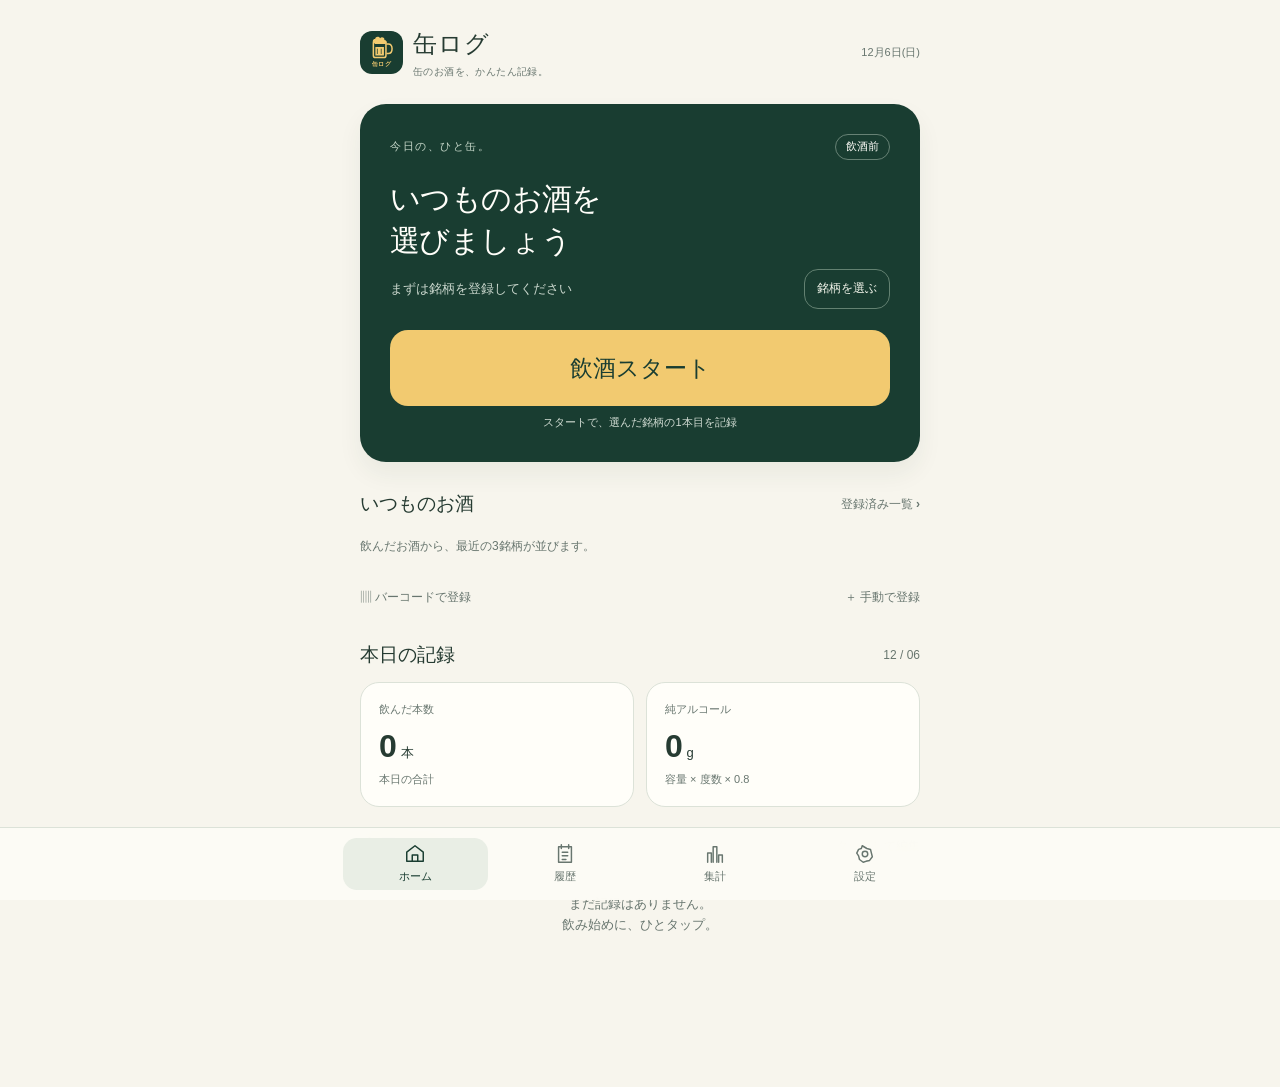
==== beer-save/log.html @ de24d7aa "Keep saving when storage runs low Records were stored as indented JSON and every save also wrote an " ====
<!doctype html>
<html lang="ja">
<head>
<meta charset="utf-8"><meta name="viewport" content="width=device-width,initial-scale=1,viewport-fit=cover">
<meta name="theme-color" content="#193D31"><meta name="apple-mobile-web-app-capable" content="yes"><meta name="apple-mobile-web-app-title" content="缶ログ">
<meta name="description" content="缶のお酒を、かんたん記録。いつもの銘柄を選んで、飲み始めにワンタップ。">
<title>缶ログ｜缶のお酒を、かんたん記録。</title>
<link rel="apple-touch-icon" href="./icon-192.png">
<link rel="manifest" href="./manifest.webmanifest"><link rel="icon" href="./icon.svg" type="image/svg+xml">
<link rel="stylesheet" href="./kanlog.css?v=kanlog-20261024-storage">
<script defer src="./beer-catalog.js?v=kanlog-20261024-storage"></script>
<script defer src="./beer-core.js?v=kanlog-20261024-storage"></script>
<script defer src="./beer-store.js?v=kanlog-20261024-storage"></script>
<script defer src="./beer-recognition.js?v=kanlog-20261024-storage"></script>
<script defer src="./beer-live-barcode.js?v=kanlog-20261024-storage"></script>
<script defer src="./beer-camera-ui.js?v=kanlog-20261024-storage"></script>
<script defer src="./kanlog-maintenance.js?v=kanlog-20261024-storage"></script>
<script defer src="./kanlog-app.js?v=kanlog-20261024-storage"></script>
</head>
<body>
<main class="app">
<header class="brand"><div class="brandMain"><img src="./icon.svg" alt="" width="43" height="43"><div><h1>缶ログ</h1><p class="hint">缶のお酒を、かんたん記録。</p></div></div><div class="dateMark" id="todayDate"></div></header>
<div id="globalFeedbackSlot"></div>
<noscript><p class="notice">記録するにはJavaScriptを有効にしてください。</p></noscript>

<section id="homeView" aria-label="ホーム">
<div id="sessionReminder" class="notice" hidden>前回の飲酒が終了未記録です。<br><button id="reviewActive" class="textButton">終了時刻を確認・修正する</button></div>
<div class="controlCard">
<div class="controlTop"><p class="eyebrow">今日の、ひと缶。</p><span id="sessionBadge" class="sessionBadge">飲酒前</span></div>
<div class="selection"><p id="selectedName" class="productName">いつものお酒を<br>選びましょう</p><div class="selectionMeta"><p id="selectedFacts" class="productFacts">まずは銘柄を登録してください</p><button id="chooseProduct" class="change">銘柄変更</button></div></div>
<p id="sessionCount" class="sessionCount" hidden>今回 <strong id="sessionCountNumber">0</strong>本</p>
<button id="startBtn" class="mainAction write">飲酒スタート</button>
<button id="addBtn" class="mainAction write" hidden>＋1本</button>
<p class="actionHint" id="actionHint">スタートで、選んだ銘柄の1本目を記録</p>
<button id="finishBtn" class="finishAction write" hidden>飲酒終わり</button>
<div id="homeFeedbackSlot" class="homeFeedbackSlot" aria-label="記録の保存結果"></div>
</div>

<div class="usual"><div class="sectionHeading"><h2>いつものお酒</h2><button id="allProducts" class="textButton">登録済み一覧 ›</button></div><div id="recentProducts" class="recentGrid"></div><div class="row" style="margin-top:12px"><button id="beerLiveButton" class="textButton">▥ バーコードで登録</button><button id="manualProduct" class="textButton">＋ 手動で登録</button></div></div>
<div class="sectionHeading"><h2>本日の記録</h2><small id="dayBoundaryHint"></small></div>
<div class="metricGrid" id="todayMetrics"></div>
<div id="sessionSummary" class="card estimateCard"></div>
<div class="sectionHeading"><h2>今日のログ</h2><small>タップして編集</small></div><div class="timeline" id="todayTimeline"></div><div id="backupHomeReminder" class="notice" hidden><b>記録のバックアップはいかがですか</b><p class="hint">前回の書き出し、または最初の記録から30日以上経ちました。</p><button id="homeReminderExport">JSONを保存</button><button id="homeSnoozeBackup" class="textButton">7日後に案内</button></div><p id="backupHomeResult" class="status backupResult" role="status" hidden></p>
</section>
<section id="historyView" aria-label="履歴" hidden>
<h2 class="pageTitle">履歴</h2><p class="hint">記録の修正も、価格の入力も、あとから。</p>
<button id="pastDrink" class="wide write">＋ 過去の1本を追加</button>
<div class="card priceEntry"><h2>購入価格</h2><p id="missingPriceCount" class="hint"></p><button id="bulkPrices" class="wide write">価格をまとめて入力</button></div>
<div class="card"><h2>飲酒セッション</h2><div id="sessionHistory"></div></div>
<div id="history"></div>
<details id="countCard" class="card"><summary>本数だけの記録・本数の修正</summary><p class="hint">商品の分からない日は本数だけ保存できます。詳細記録より少ない本数にはできません。詳細は各ログから編集・削除してください。</p><form id="countForm"><label for="countDay">集計日（日本時間）</label><input id="countDay" type="date" required><label for="dayCount">その日の合計本数</label><input id="dayCount" type="number" min="0" max="10000" step="1" required><button class="primary write" type="submit">合計本数を保存</button></form></details>
</section>
<section id="analysisView" aria-label="集計" hidden>
<h2 class="pageTitle">集計</h2><p class="hint">飲んだお酒を、少し振り返る。</p>
<label for="period">表示期間</label><select id="period"><option value="day">今日</option><option value="week">今週（月曜から）</option><option value="month" selected>今月</option><option value="year">今年</option><option value="all">全期間</option></select>
<p id="periodLabel" class="hint" style="margin-top:10px"></p><div id="analysisMetrics" class="metricGrid"></div>
<div class="card"><h2>よく飲んだ銘柄</h2><div id="rankings"></div></div>
<details class="card"><summary>日別の記録・カレンダー</summary><div class="row"><button id="prevMonth" aria-label="前の月">‹</button><b id="monthLabel"></b><button id="nextMonth" aria-label="次の月">›</button></div><div class="calendar" id="calendar"></div><div id="calendarDetail"></div></details>
<details id="savingsCard" class="card"><summary>以前の節約管理</summary><p class="hint">以前の設定と本数から計算する参考値です。実際に消費したお酒の金額とは異なります。</p><div id="savings"></div></details>
</section>
<section id="settingsView" aria-label="設定" hidden>
<h2 class="pageTitle">設定</h2><p class="hint">銘柄とデータを、自分のペースで。</p>
<div class="card"><div class="row"><h2>登録済みのお酒</h2><button id="newProduct" class="textButton write">＋ 登録</button></div><div id="duplicateNotice" class="notice" hidden><b id="duplicateCount"></b><p class="hint">自動ではまとめません。残す銘柄を確認して、1組ずつ整理できます。</p><button id="reviewDuplicates" type="button">候補を確認</button><div id="duplicatePairs" class="pickerList" hidden></div></div><div id="productList"></div><p class="hint">一覧から削除しても、過去の飲酒記録・金額は残ります。</p><details id="archivedProducts" hidden><summary id="archivedProductsTitle">削除した銘柄</summary><p class="hint">「元に戻す」で再び選べるようになります。</p><div id="archivedProductList"></div></details><p class="hint">参考単価を変更しても、過去の記録の実際の価格は変わりません。</p><details><summary>商品辞書について</summary><p id="beerCatalogInfo" class="hint"></p></details></div>
<div class="card"><h2>分解時間の計算条件</h2><p class="hint">既定値は純アルコール10gにつき約2.5時間（4g/時）。個人の分解能力を測定した値ではありません。</p><form id="estimateForm"><label for="metabolismRate">1時間あたりの推定分解量（g）</label><input id="metabolismRate" type="number" min="1" max="20" step="0.1" required><button class="primary write" type="submit">計算条件を保存</button></form><details><summary>推定方法と限界</summary><p class="hint">各缶の飲み始めに純アルコール量を加え、次の缶までの時間で設定量を差し引きます。飲んでいない時間の分解能力を繰り越しません。終了日時がある場合、推定終了はその時刻より前にはしません。吸収速度・食事・体格等はモデル化していません。同じセッションの詳細記録のみが対象で、本数だけの記録は量を推測しません。</p><p class="hint">個人差が大きく、運転できる時刻やアルコールの消失を保証しません。<a href="https://izonsho.mhlw.go.jp/alcoholwacth/" target="_blank" rel="noopener noreferrer">参考：厚生労働省 アルコールウォッチ</a></p></details></div>
<details class="card"><summary id="daySettingsTitle">1日の区切り・以前の節約設定</summary><form id="dayBoundaryForm"><label for="dayStartHour">集計日の開始時刻（日本時間）</label><select id="dayStartHour"></select><p class="hint">変更は新しい記録に適用し、過去の集計日は保持します。</p><button type="submit" class="primary write">区切り時刻を保存</button></form><form id="settingsForm"><div class="grid"><div><label for="baseline">基準本数 / 日</label><input id="baseline" type="number" min="1" max="12" required></div><div><label for="target">目標本数 / 日</label><input id="target" type="number" min="0" max="12" required></div></div><label for="price">基準価格 / 本（円）</label><input id="price" type="number" min="0" step="any" required><button type="submit" class="primary write">節約設定を保存</button></form></details>
<div class="card backupCard"><div class="row"><h2>バックアップと復元</h2><span id="backupBadge" class="backupBadge">書き出し未記録</span></div><p id="backupLast" class="hint"></p><p id="backupSummary" class="hint"></p><p id="backupSchedule" class="hint"></p><button id="resumeBackup" class="textButton" hidden>案内を再開する</button><div id="backupReminder" class="notice" hidden><p>前回のJSON書き出し、または最初の記録から30日以上経ちました。</p><button id="reminderExport">JSONを保存</button><button id="snoozeBackup" class="textButton">7日後に案内</button></div><p class="hint">記録はこの端末・ブラウザ内に保存します。JSONは復元用、CSVは表計算用です。端末の外にも保管してください。</p><div class="grid"><button id="exportJson">JSONを保存</button><button id="exportCsv">CSVを保存</button></div><p id="backupExportResult" class="status backupResult" role="status" hidden></p><details><summary>iPhoneでの保存先を確認する</summary><p class="hint">ダウンロードや共有の画面で「ファイルに保存」を選び、「ファイル」アプリの保存先にJSONがあるか確認してください。別の端末へ移すときは、このJSONを新しい端末で読み込みます。CSVは復元には使えません。</p></details><label for="importFile">バックアップから読み込む</label><input id="importFile" type="file" accept=".json,application/json"><details><summary>JSONを貼り付けて読み込む</summary><label for="importText">バックアップJSON</label><textarea id="importText"></textarea><button id="checkImport" class="wide">内容を確認</button></details><div id="importSummary"></div><div id="importActions" class="grid" hidden><button id="mergeImport" class="write">重複IDを除いて統合</button><button id="replaceImport" class="write">この内容に復元</button></div><details><summary>困ったときの復旧用</summary><p class="hint">通常は使いません。記録がおかしくなったときに、直前の状態や保存中の原文を書き出せます。</p><button id="exportRecovery" class="wide subtle">直前の回復用JSON</button><button id="exportRaw" class="wide subtle" style="margin-top:8px">現在の保存原文を退避</button><div id="legacyTools" hidden><p class="hint">旧名称の記録・旧保存キーは削除しません。</p><button id="readLegacy">旧記録を確認</button><button id="exportLegacy">旧JSONを保存</button></div></details></div>
<div class="card updateCard"><div class="row"><h2>アプリの更新</h2><span id="updateBadge" class="updateBadge" data-state="checking">確認中</span></div><p id="appVersion" class="hint"></p><p id="latestVersion" class="hint" hidden></p><p id="updateCheckedAt" class="hint">まだ更新を確認していません。</p><p id="updateResult" class="status" role="status" hidden></p><p id="updateState" class="hint" role="status" aria-live="polite"></p><button id="checkUpdates" class="wide">更新を確認する</button><button id="applyUpdate" class="primary" hidden>新しい版に更新する</button><p class="hint">保存済みの記録はそのまま残ります。入力中の内容は保存してから更新してください。</p></div><p class="footerNote">缶ログ · 記録は端末の中に。</p>
</section>
</main>
<div id="feedback" class="feedback" hidden><div id="status" class="status" role="status" aria-live="polite" hidden></div><div id="undoBar" class="undo" hidden><span id="undoText"></span><button id="undoBtn" class="write">取り消す</button></div><button id="dismissFeedback" class="textButton" aria-label="通知を閉じる">閉じる</button></div>
<nav class="tabs" aria-label="メインナビゲーション">
<button data-view="home" aria-selected="true" aria-controls="homeView"><svg aria-hidden="true" viewBox="0 0 24 24"><path d="m3 10 9-7 9 7v10H3Z"/><path d="M9 20v-7h6v7"/></svg>ホーム</button>
<button data-view="history" aria-selected="false" aria-controls="historyView"><svg aria-hidden="true" viewBox="0 0 24 24"><path d="M5 4h14v17H5Z M8 2v4 M16 2v4 M9 10h6 M9 14h6 M9 18h4"/></svg>履歴</button>
<button data-view="analysis" aria-selected="false" aria-controls="analysisView"><svg aria-hidden="true" viewBox="0 0 24 24"><path d="M4 21V11h4v10 M10 21V4h4v17 M16 21v-8h4v8"/></svg>集計</button>
<button data-view="settings" aria-selected="false" aria-controls="settingsView"><svg aria-hidden="true" viewBox="0 0 24 24"><path d="m9 3-1 3-3 1-2 4 2 3 1 4 4 3 3-1 4-1 3-4-1-4-1-4-4-1Z"/><circle cx="12" cy="12" r="3"/></svg>設定<span id="updateDot" class="updateDot" hidden aria-hidden="true"></span></button>
</nav>
<dialog id="productPicker" aria-labelledby="pickerTitle"><div class="row dialogHeader"><h2 id="pickerTitle">お酒を選ぶ</h2><button class="close" data-close="productPicker" aria-label="閉じる">×</button></div><p class="hint">選ぶだけでは本数は増えません。</p><div id="pickerProducts" class="pickerList"></div><div class="grid"><button id="pickerBarcode">バーコードで登録</button><button id="pickerManual">手動で登録</button></div></dialog>
<dialog id="productDialog" aria-labelledby="productTitle"><div class="row dialogHeader"><h2 id="productTitle">お酒を登録</h2><button class="close" data-close="productDialog" aria-label="閉じる">×</button></div><p class="hint">登録したあと、ホームから飲酒を始められます。</p><form id="productForm"><div id="productError" class="dialogError" role="alert" hidden></div><label for="janCode">JAN / EANコード（任意）</label><div class="row"><input id="janCode" inputmode="numeric" maxlength="20" autocomplete="off"><button id="lookupJan" type="button" style="flex-shrink:0">照合</button></div><div id="barcodeChoices" class="pickerList"></div><p id="barcodeNote" class="hint"></p><label for="productName">商品名 <small>必須</small></label><input id="productName" required maxlength="200"><div class="grid"><div><label for="volumeMl">容量（mL） <small>必須</small></label><input id="volumeMl" type="number" min="1" max="10000" step="any" required inputmode="decimal"></div><div><label for="alcoholPercent">度数（%） <small>必須</small></label><input id="alcoholPercent" type="number" min="0.01" max="100" step="any" required inputmode="decimal"></div></div><label for="manufacturer">メーカー（任意）</label><input id="manufacturer" maxlength="200"><label for="referencePriceYen">参考単価（円・あとから入力できます）</label><input id="referencePriceYen" type="number" min="0" max="1000000000" step="any" inputmode="decimal" placeholder="不明なら空欄"><p class="hint">参考単価は実際の購入価格と別に保持します。過去の飲酒記録は変更しません。</p><details><summary>その他の商品情報</summary><label for="category">種類</label><select id="category"><option value="beer">ビール</option><option value="happoshu">発泡酒・新ジャンル</option><option value="chuhai">チューハイ・サワー</option><option value="highball">ハイボール</option><option value="wine">缶ワイン</option><option value="sake">缶日本酒</option><option value="shochu">缶焼酎</option><option value="cocktail">缶カクテル</option><option value="seltzer">ハードセルツァー</option><option value="other" selected>その他の缶入り酒類</option></select><label for="caloriesKcal">1缶のカロリー（kcal）</label><input id="caloriesKcal" type="number" min="0" max="1000000" step="any" inputmode="decimal"><label for="revision">商品版・変更メモ</label><input id="revision" maxlength="200"></details><button type="submit" class="primary write">商品を保存して選ぶ</button></form></dialog>
<dialog id="beerLiveDialog" aria-labelledby="beerLiveTitle"><div class="row dialogHeader"><h2 id="beerLiveTitle">バーコードで登録</h2><button id="beerLiveClose" class="close" aria-label="閉じる">×</button></div><div class="liveViewport" id="beerLiveViewport"><video id="beerLiveVideo" autoplay muted playsinline></video><canvas id="beerLivePreview" hidden></canvas><div class="liveGuide" aria-hidden="true"><span></span></div></div><p id="beerLiveStatus" class="status" role="status" aria-live="polite">カメラを準備しています</p><div id="beerLiveResult" hidden><strong id="beerLiveProduct" class="liveProduct"></strong><p id="beerLiveFacts" class="liveFacts"></p><p id="beerLiveCode" class="hint"></p><div id="beerLiveChoices" class="pickerList"></div><button id="beerLiveConfirm" class="primary">商品情報を確認する</button></div><button id="beerLiveRetry" class="wide" style="margin-top:12px">もう一度読み取る</button><label class="livePhotoLabel" for="barcodeFile">バーコードの画像から読み取る<input id="barcodeFile" type="file" accept="image/*"></label><button id="barcodeManual" class="textButton wide">JANコードを手入力する</button><p class="hint">読み取るだけでは飲酒記録は追加しません。</p></dialog>
<dialog id="editDialog" aria-labelledby="editTitle"><div class="row dialogHeader"><h2 id="editTitle">1本の記録を編集</h2><button class="close" data-close="editDialog" aria-label="閉じる">×</button></div><form id="editForm"><div id="editError" class="dialogError" role="alert" hidden></div><label for="editSavedProduct">銘柄を変更する</label><select id="editSavedProduct"></select><label for="editName">商品名</label><input id="editName" required maxlength="200"><div class="grid"><div><label for="editVolume">容量（mL）</label><input id="editVolume" type="number" min="1" max="10000" step="any" required></div><div><label for="editAlcohol">度数（%）</label><input id="editAlcohol" type="number" min="0.01" max="100" step="any" required></div></div><label for="editStartedAt">飲み始め（日本時間）</label><input id="editStartedAt" type="datetime-local" required><label for="editPrice">この1本の実際の購入価格（円）</label><input id="editPrice" type="number" min="0" max="1000000000" step="any" inputmode="decimal" placeholder="不明なら空欄"><p class="hint">この記録だけに反映します。0円と未入力は区別します。</p><label id="detachLabel" class="check" hidden><input id="detachIncluded" type="checkbox"><span>集計日を移す場合、元の日の旧本数を残して別日の1本として追加する</span></label><button type="submit" class="primary write">変更を保存</button><button id="deleteDrink" type="button" class="textButton danger wide write" style="margin-top:14px">この詳細記録を削除</button></form></dialog>
<dialog id="sessionDialog" aria-labelledby="sessionEditTitle"><div class="row dialogHeader"><h2 id="sessionEditTitle">飲酒日時を修正</h2><button class="close" data-close="sessionDialog" aria-label="閉じる">×</button></div><form id="sessionEditForm"><div id="sessionError" class="dialogError" role="alert" hidden></div><label for="sessionStartedAt">開始日時（日本時間）</label><input id="sessionStartedAt" type="datetime-local" required><label for="sessionFinishedAt">終了日時（日本時間）</label><input id="sessionFinishedAt" type="datetime-local"><p class="hint">終了を空欄にすると未終了に戻せます。別の未終了セッションがある場合は戻せません。開始と終了は各缶の飲み始めを含む必要があります。</p><button class="primary write" type="submit">日時を保存</button></form></dialog>
<dialog id="pastDialog" aria-labelledby="pastTitle"><div class="row dialogHeader"><h2 id="pastTitle">過去の1本を追加</h2><button class="close" data-close="pastDialog" aria-label="閉じる">×</button></div><form id="pastForm"><div id="pastError" class="dialogError" role="alert" hidden></div><label for="pastProduct">登録済みのお酒</label><select id="pastProduct" required></select><label for="pastStartedAt">飲み始め（日本時間）</label><input id="pastStartedAt" type="datetime-local" required><label for="pastSession">飲酒セッション</label><select id="pastSession"></select><p class="hint">セッションを選ぶ場合は、その開始〜終了の間の時刻を指定してください。</p><label for="pastPrice">実際の購入価格（円・任意）</label><input id="pastPrice" type="number" min="0" max="1000000000" step="any"><label class="check"><input id="pastIncluded" type="checkbox"><span>すでに本数だけ入力した記録の内訳として追加する</span></label><button class="primary write" type="submit">この1本を追加</button></form></dialog>
<dialog id="duplicateDialog" aria-labelledby="duplicateTitle"><div class="row dialogHeader"><h2 id="duplicateTitle">残す銘柄を選ぶ</h2><button class="close" data-close="duplicateDialog" aria-label="閉じる">×</button></div><p class="hint">もう一方は選択一覧から外します。過去の飲酒記録・価格・商品情報は変えません。「削除した銘柄」から元に戻せます。参考単価やカロリーが違う場合も、選んだ側の情報を残します。</p><form id="duplicateForm"><div id="duplicateError" class="dialogError" role="alert" hidden></div><div id="duplicateChoices"></div><button class="primary write" type="submit">選んだ銘柄を残して整理する</button></form></dialog>
<dialog id="bulkPriceDialog" aria-labelledby="bulkPriceTitle"><div class="row dialogHeader"><h2 id="bulkPriceTitle">購入価格をまとめて入力</h2><button class="close" data-close="bulkPriceDialog" aria-label="閉じる">×</button></div><p class="hint">① 同じ価格で買った記録を選び、② 1本あたりの金額を入力します。入力済みの価格は上書きしません。</p><form id="bulkPriceForm"><div id="bulkPriceError" class="dialogError" role="alert" hidden></div><label for="bulkPriceProduct">銘柄で絞り込み</label><select id="bulkPriceProduct"></select><div class="grid"><div><label for="bulkPriceFrom">集計日の開始</label><input id="bulkPriceFrom" type="date"></div><div><label for="bulkPriceTo">集計日の終了</label><input id="bulkPriceTo" type="date"></div></div><p id="bulkPriceFilterError" class="dialogError" role="alert" hidden></p><p id="bulkPriceCount" class="hint" aria-live="polite"></p><div class="row"><button id="bulkSelectVisible" type="button" class="textButton">表示中をすべて選択</button><button id="bulkClearSelection" type="button" class="textButton" disabled>選択を解除</button></div><div id="bulkPriceRecords" class="bulkPriceRecords"></div><label for="bulkPriceValue">1本あたりの実際の購入価格（円）</label><input id="bulkPriceValue" type="number" min="0" max="1000000000" step="any" required inputmode="decimal" placeholder="例：198。0円も入力できます"><p id="bulkPriceSummary" class="priceSummary" role="status" aria-live="polite"></p><button id="bulkPriceApply" type="submit" class="primary write" disabled>選んだ記録に価格を入力</button></form></dialog>
</body></html>
---- beer-save/kanlog.css ----
/* 缶ログ: mobile first, local system fonts, no external assets. */
:root{color-scheme:light;--green:#193d31;--gold:#f2ca70;--cream:#f7f5ed;--ink:#263b32;--muted:#68766f;--line:#dce2d8;--white:#fffef9;--soft:#e9eee5;--danger:#8d352c;font-family:-apple-system,BlinkMacSystemFont,"Hiragino Sans","Yu Gothic",sans-serif;font-synthesis:none}
*{box-sizing:border-box}body{margin:0;background:var(--cream);color:var(--ink);line-height:1.6}button,input,select,textarea{font:inherit}button,a,input,select,summary{-webkit-tap-highlight-color:transparent}button{cursor:pointer;touch-action:manipulation;color:inherit;background:var(--white);border:1px solid var(--line);border-radius:14px;min-height:48px;padding:10px 16px;font-weight:650}button:disabled{opacity:.5;cursor:default}button:focus-visible,a:focus-visible,input:focus-visible,select:focus-visible,summary:focus-visible{outline:3px solid #ba8a24;outline-offset:3px}input,select,textarea{width:100%;min-height:48px;background:white;border:1px solid #bfcbbf;border-radius:12px;padding:11px 12px;color:var(--ink);font-size:16px}textarea{min-height:120px}label{display:block;font-size:13px;font-weight:650;margin:14px 0 5px}h1,h2,h3,p{margin-top:0}h1{font-size:24px;letter-spacing:.05em;margin-bottom:0}h2{font-size:19px;line-height:1.5;margin-bottom:16px}h3{font-size:15px;margin-bottom:6px}p{margin-bottom:12px}small,.hint{font-size:12px;color:var(--muted)}small{font-weight:450}.hint{line-height:1.7}.muted{color:var(--muted)}a{color:var(--green)}[hidden]{display:none!important}
.app{max-width:620px;margin:auto;padding:0 20px 120px}.brand{display:flex;align-items:center;justify-content:space-between;padding:25px 0 24px}.brandMain{display:flex;gap:10px;align-items:center}.brand img{width:43px;height:43px;border-radius:12px}.brand .hint{font-size:10px;margin:0;letter-spacing:.04em}.dateMark{font-size:11px;color:var(--muted);text-align:right;font-variant-numeric:tabular-nums}.eyebrow{font-size:11px;letter-spacing:.14em;font-weight:650;margin:0 0 8px}.controlCard{background:var(--green);color:var(--white);border-radius:26px;padding:25px 22px;box-shadow:0 12px 25px #193d3110}.controlTop{display:flex;justify-content:space-between;align-items:center;gap:14px;margin-bottom:18px}.controlTop .eyebrow{color:#c5d6c8;margin-bottom:0}.sessionBadge{border:1px solid #678275;border-radius:20px;padding:3px 10px;font-size:11px}.productName{font-size:27px;line-height:1.4;font-weight:700;letter-spacing:-.02em;overflow-wrap:anywhere;margin:0 0 7px}.productFacts{font-size:13px;color:#cad7cd;margin:0}.selection{display:block}.selectionMeta{display:flex;align-items:center;gap:12px;justify-content:space-between}.nameText{word-break:keep-all;overflow-wrap:anywhere;line-break:strict}.change{background:transparent;border-color:#638171;color:#f3f5eb;font-size:12px;white-space:nowrap;min-height:40px;padding:7px 12px}.sessionCount{font-size:13px;color:#cfdbd2;margin:14px 0 0}.sessionCount strong{font-size:24px;color:var(--gold);margin-right:4px}.primary{background:var(--green);border-color:var(--green);color:white;width:100%;min-height:54px}.mainAction{width:100%;background:var(--gold);color:var(--green);border:0;min-height:72px;margin-top:21px;font-size:23px;font-weight:750;border-radius:18px}.mainAction.confirming{background:#fffdf5;box-shadow:inset 0 0 0 3px var(--gold);font-size:21px}.actionHint{font-size:11px;text-align:center;margin:8px 0 0;color:#d0dbd2}.finishAction{width:100%;background:transparent;color:#fffdf5;border-color:#668171;min-height:56px;margin-top:14px;font-size:16px}.usual{margin:24px 0}.sectionHeading{display:flex;justify-content:space-between;align-items:center;gap:12px;margin:25px 0 13px}.sectionHeading h2{margin:0}.textButton{min-height:36px;border:0;background:transparent;padding:4px 0;font-size:12px;color:var(--muted)}.recentGrid{display:grid;grid-template-columns:minmax(0,1fr);gap:8px}.recentProduct{text-align:left;font-weight:500;min-height:54px;padding:10px 14px;border-radius:16px;font-size:14px;line-height:1.45;display:flex;align-items:center;justify-content:space-between;gap:12px}.recentProduct.selected{border:1.5px solid var(--green);background:var(--soft)}.recentProduct .nameText{min-width:0}.recentProduct>span:not(.nameText){flex-shrink:0;font-size:12px;font-weight:450;color:var(--muted);white-space:nowrap}.metricGrid{display:grid;grid-template-columns:1fr 1fr;gap:12px}.metric{padding:18px;background:var(--white);border:1px solid var(--line);border-radius:19px;min-width:0}.metric small{display:block;font-size:11px}.metric strong{display:block;font-size:32px;letter-spacing:-.04em;line-height:1.3;margin:7px 0 3px;font-variant-numeric:tabular-nums}.metric strong span{font-size:13px;font-weight:500;letter-spacing:0;margin-left:5px}.card{background:var(--white);border:1px solid var(--line);border-radius:20px;padding:20px;margin:16px 0}.timing{display:grid;grid-template-columns:1fr 1fr;gap:12px;padding-bottom:14px;border-bottom:1px solid var(--line);margin-bottom:14px}.timing div:last-child{text-align:right}.timing strong{display:block;font-size:18px}.estimateTime{font-size:23px;font-weight:700;margin:4px 0 8px;letter-spacing:-.02em}.estimateCard .eyebrow{color:var(--muted)}.estimateCard .hint:last-child{margin-bottom:0}.timeline{display:grid;gap:8px}.logEntry{display:flex;align-items:center;gap:13px;width:100%;text-align:left;border-radius:16px;padding:14px;background:var(--white);min-height:80px}.logTime{font-size:12px;font-weight:500;color:var(--muted);flex-shrink:0;font-variant-numeric:tabular-nums}.logInfo{min-width:0;flex:1}.logInfo strong{display:block;font-size:14px;overflow-wrap:anywhere}.logInfo small{display:block;font-size:11px}.chevron{font-size:20px;color:#8c9c91}.empty{padding:20px 0;text-align:center;font-size:13px;color:var(--muted)}.notice{background:#f8edce;border:1px solid #ead9a5;color:#614d1c;border-radius:14px;padding:13px 15px;font-size:13px;margin:12px 0}.status{border-radius:14px;background:var(--soft);padding:13px 15px;font-size:13px;overflow-wrap:anywhere;margin:0 0 16px}.status.error{background:#f9e5df;color:var(--danger)}.undo{display:flex;align-items:center;justify-content:space-between;gap:12px;padding:12px 0;font-size:12px}.undo button{min-height:38px;padding:5px 12px;background:transparent;border-color:#b4c1b1;color:var(--green)}
.tabs{position:fixed;bottom:0;left:0;right:0;border-top:1px solid var(--line);background:#fcfbf5f7;backdrop-filter:blur(16px);z-index:20;padding:10px 12px max(10px,env(safe-area-inset-bottom));display:flex;justify-content:center;gap:5px}.tabs button{border:0;background:transparent;color:var(--muted);border-radius:14px;min-height:52px;width:min(25%,145px);font-size:11px;line-height:1.4;padding:5px}.tabs button[aria-selected=true]{color:var(--green);background:var(--soft)}.tabs svg{display:block;width:22px;height:22px;margin:0 auto 4px;fill:none;stroke:currentColor;stroke-width:1.6;stroke-linecap:round;stroke-linejoin:round}.pageTitle{margin:2px 0 6px;font-size:28px;letter-spacing:-.03em}.row{display:flex;align-items:center;justify-content:space-between;gap:12px}.grid{display:grid;grid-template-columns:repeat(2,minmax(0,1fr));gap:12px}.grid>div{min-width:0}input[type=date],input[type=datetime-local]{min-width:0;max-width:100%}.grid label{margin-top:12px}.check{display:flex;align-items:flex-start;gap:10px;font-size:13px;font-weight:450}.check input{width:20px;height:20px;min-height:20px;margin-top:2px;flex-shrink:0}.subtle{background:transparent}.wide{width:100%}.danger{color:var(--danger)}details{margin-top:14px}summary{cursor:pointer;font-size:13px;font-weight:650;padding:6px 0}table{width:100%;border-collapse:collapse;font-size:12px}td,th{text-align:left;padding:10px 5px;border-bottom:1px solid var(--line)}.productRow{border-top:1px solid var(--line);padding:13px 0;display:flex;gap:12px;align-items:center;justify-content:space-between}.productRow strong{font-size:14px;display:block}.productRow button{font-size:12px;flex-shrink:0;min-height:38px;padding:6px 10px}.historyDay{margin:23px 0}.historyDay h3{font-size:14px}.sessionItem{border-bottom:1px solid var(--line);padding:12px 0}.sessionItem summary{font-size:13px}.calendar{display:grid;grid-template-columns:repeat(7,minmax(0,1fr));gap:4px;margin-top:14px}.calendar button{min-height:52px;padding:4px 0;font-size:10px;border-radius:10px}.calendar b{display:block;font-size:14px}.calendar .has{background:var(--soft);border-color:#b9cdbb}.dow{text-align:center;font-size:10px;color:var(--muted)}
dialog{width:min(94vw,520px);max-height:92dvh;overflow:auto;border:0;border-radius:24px;background:var(--cream);color:var(--ink);padding:24px;box-shadow:0 20px 90px #13271f44}dialog::backdrop{background:#142d246b;backdrop-filter:blur(3px)}dialog h2{margin:0;font-size:21px}dialog .dialogHeader{margin-bottom:16px;align-items:flex-start}dialog .close{border:1px solid var(--line);border-radius:50%;min-height:36px;width:36px;padding:4px;font-size:19px;flex-shrink:0}dialog .primary{margin-top:22px}dialog .status{margin:12px 0}.pickerList{display:grid;gap:9px;margin:15px 0;max-height:40vh;overflow:auto}.pickerList button{text-align:left;width:100%;font-size:14px}.pickerList small{display:block}.dialogError{color:var(--danger);background:#f9e5df;border-radius:12px;padding:10px;font-size:13px;margin:12px 0}.liveViewport{background:#14231f;border-radius:16px;overflow:hidden;position:relative;min-height:190px}.liveViewport video,.liveViewport canvas{display:block;width:100%;max-height:42dvh;min-height:190px;object-fit:contain}.liveGuide{position:absolute;inset:28% 6%;border:2px solid var(--gold);border-radius:12px;box-shadow:0 0 0 100vmax #0003;pointer-events:none}.liveGuide span{position:absolute;top:50%;left:4%;right:4%;height:1px;background:var(--gold)}.liveProduct{display:block;font-size:23px;margin-top:14px;overflow-wrap:anywhere}.liveFacts{font-size:17px}.livePhotoLabel{border:1px solid var(--line);border-radius:12px;padding:12px;text-align:center;cursor:pointer;margin-top:12px}.livePhotoLabel input{margin-top:8px;font-size:12px}.footerNote{text-align:center;font-size:11px;color:var(--muted);margin:24px 0 0}body:has(dialog[open]){overflow:hidden}
.productActions{display:flex;flex-shrink:0;gap:6px}.productRow>div:first-child{min-width:0;overflow-wrap:anywhere}.productActions button{min-height:44px;padding:6px 10px}
@media(min-width:600px){.app{padding-left:30px;padding-right:30px}.controlCard{padding:30px}.mainAction{min-height:76px}.productName{font-size:30px}}
@media(max-width:360px){.app{padding-left:14px;padding-right:14px}.controlCard{padding:21px 18px}.brand .hint{font-size:9px}.productName{font-size:23px}dialog{padding:20px}.grid{gap:9px}}
@media(prefers-reduced-motion:no-preference){button{transition:background .15s,transform .1s}button:active{transform:translateY(1px)}}

.duplicateChoice{display:flex;gap:12px;border:1px solid var(--line);border-radius:16px;padding:16px;background:var(--white);cursor:pointer}.duplicateChoice input{width:22px;min-height:22px;flex-shrink:0;margin-top:3px}.duplicateChoice span{min-width:0;overflow-wrap:anywhere}.duplicateChoice small{display:block;margin-top:8px}

/* Reserve room below the drinking controls, so notices never move their targets. */
.homeFeedbackSlot{min-height:104px;margin-top:12px}.homeFeedbackSlot:has(>.feedback[hidden]){min-height:0;margin-top:0}
.feedback{display:grid;grid-template-columns:minmax(0,1fr) auto;gap:0 12px;background:var(--white);color:var(--ink);border:1px solid #c8d7c7;border-radius:14px;padding:8px 12px;margin-bottom:16px}
.feedback #status{grid-column:1/-1;margin:0;padding:6px 0;background:transparent;font-size:12px;line-height:1.5}
.feedback #status.error{background:#f9e5df;color:var(--danger);padding:8px;border-radius:8px}
.feedback .undo{padding:0;margin:0;gap:8px;min-width:0}
.feedback #undoText{font-size:11px}
.feedback #dismissFeedback{grid-column:2;align-self:end;min-height:44px;padding:4px;font-size:11px}
.feedback .undo button{min-height:44px;flex-shrink:0}
.homeFeedbackSlot .feedback{background:#244b3e;color:#fffdf5;border:0;margin:0}
.homeFeedbackSlot #status{color:#fffdf5}
.homeFeedbackSlot #undoText{display:none}
.homeFeedbackSlot .undo button{color:#fffdf5;border-color:#92aa9c}
.homeFeedbackSlot #dismissFeedback{color:#d0dbd2}


.bulkPriceRecords{max-height:30vh;overflow:auto;border-top:1px solid var(--line)}.bulkPriceRow{display:flex;gap:10px;align-items:flex-start;padding:12px 0;border-bottom:1px solid var(--line);margin:0;cursor:pointer}.bulkPriceRow input{width:22px;min-height:22px;flex-shrink:0;margin-top:3px}.bulkPriceRow span{min-width:0;overflow-wrap:anywhere}.bulkPriceRow small{display:block}


.tabs button{position:relative}.updateDot{position:absolute;top:5px;right:calc(50% - 22px);width:8px;height:8px;border-radius:50%;background:#ba8a24}.backupAction{margin-top:10px}

html{scroll-padding-top:12px;scroll-padding-bottom:100px}

.priceEntry h2{font-size:18px}.priceEntry .hint{margin:8px 0 14px}.priceSummary{padding:14px;border-radius:12px;background:var(--soft);color:var(--green);font-size:14px;overflow-wrap:anywhere;font-variant-numeric:tabular-nums}

.updateCard h2{font-size:18px}.updateBadge{flex-shrink:0;padding:4px 10px;border-radius:20px;font-size:11px;background:var(--soft);color:var(--green)}.updateBadge[data-state=available]{background:#f8edce;color:#614d1c}.updateBadge[data-state=error]{background:#f9e5df;color:var(--danger)}.updateCard .hint{overflow-wrap:anywhere}.updateCard #applyUpdate{margin-top:12px}

.updateBadge[data-state=offline]{background:#eeeadd;color:var(--muted)}

.backupCard h2{font-size:18px}.backupCard>.row{align-items:flex-start;flex-wrap:wrap}.backupBadge{font-size:11px;background:var(--soft);color:var(--green);padding:4px 10px;border-radius:20px}.backupBadge.due{background:#f8edce;color:#614d1c}.backupResult{margin-top:14px;font-size:12px;overflow-wrap:anywhere}
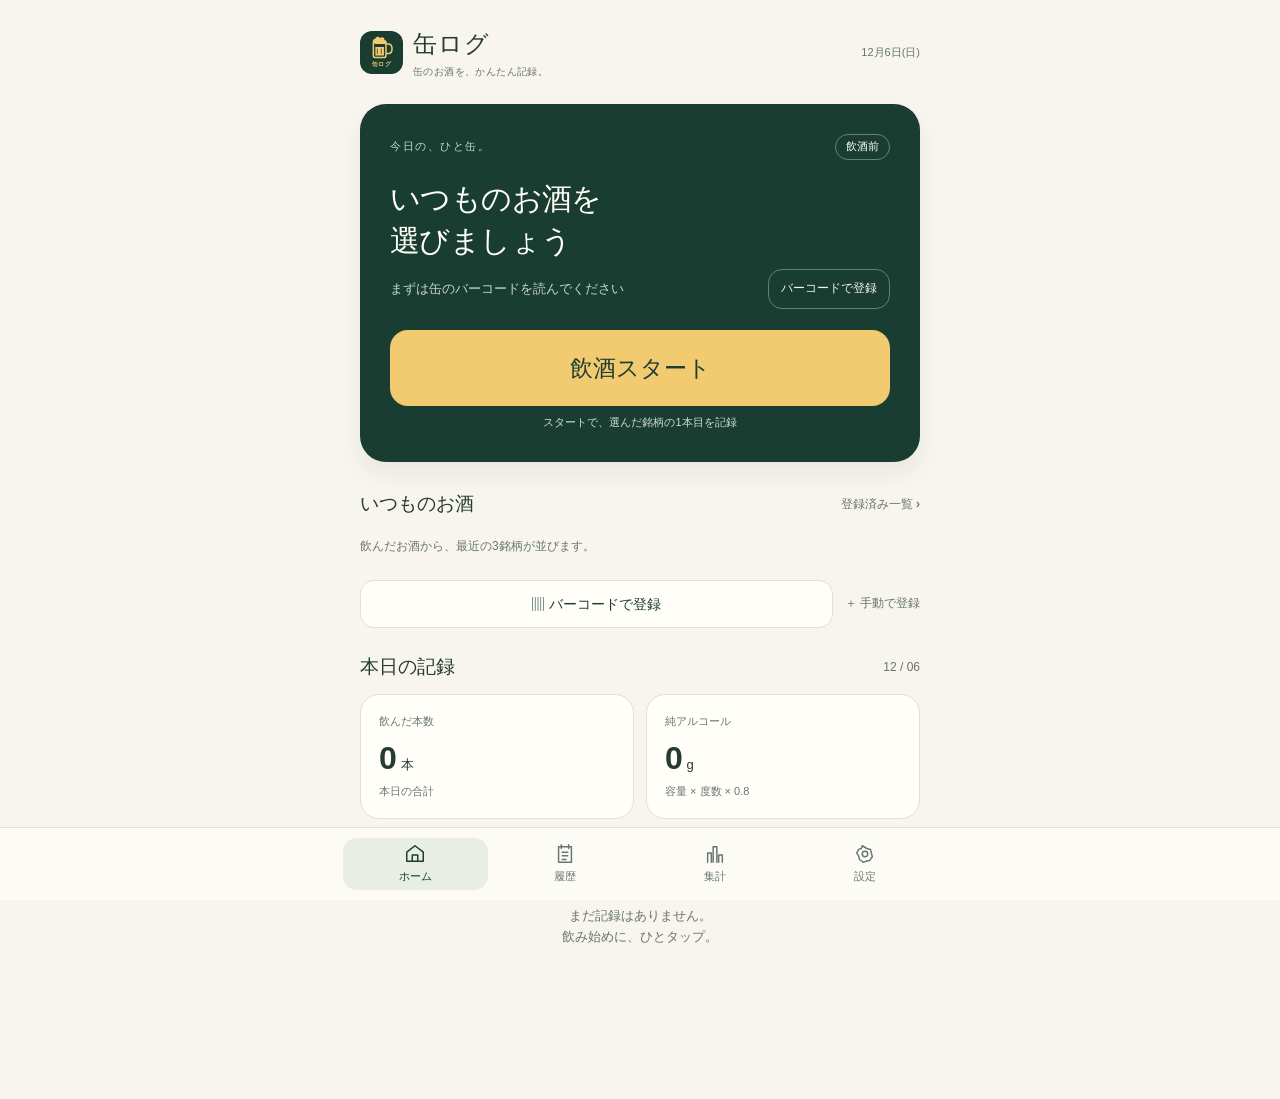
==== commit ebe4b94b: "Shorten first use and catch forgotten session ends on the home screen - Session reminder: besides a " ====
--- a/beer-save/log.html
+++ b/beer-save/log.html
@@ -7,15 +7,15 @@
 <title>缶ログ｜缶のお酒を、かんたん記録。</title>
 <link rel="apple-touch-icon" href="./icon-192.png">
 <link rel="manifest" href="./manifest.webmanifest"><link rel="icon" href="./icon.svg" type="image/svg+xml">
-<link rel="stylesheet" href="./kanlog.css?v=kanlog-20261024-storage">
-<script defer src="./beer-catalog.js?v=kanlog-20261024-storage"></script>
-<script defer src="./beer-core.js?v=kanlog-20261024-storage"></script>
-<script defer src="./beer-store.js?v=kanlog-20261024-storage"></script>
-<script defer src="./beer-recognition.js?v=kanlog-20261024-storage"></script>
-<script defer src="./beer-live-barcode.js?v=kanlog-20261024-storage"></script>
-<script defer src="./beer-camera-ui.js?v=kanlog-20261024-storage"></script>
-<script defer src="./kanlog-maintenance.js?v=kanlog-20261024-storage"></script>
-<script defer src="./kanlog-app.js?v=kanlog-20261024-storage"></script>
+<link rel="stylesheet" href="./kanlog.css?v=kanlog-20261103-ux">
+<script defer src="./beer-catalog.js?v=kanlog-20261103-ux"></script>
+<script defer src="./beer-core.js?v=kanlog-20261103-ux"></script>
+<script defer src="./beer-store.js?v=kanlog-20261103-ux"></script>
+<script defer src="./beer-recognition.js?v=kanlog-20261103-ux"></script>
+<script defer src="./beer-live-barcode.js?v=kanlog-20261103-ux"></script>
+<script defer src="./beer-camera-ui.js?v=kanlog-20261103-ux"></script>
+<script defer src="./kanlog-maintenance.js?v=kanlog-20261103-ux"></script>
+<script defer src="./kanlog-app.js?v=kanlog-20261103-ux"></script>
 </head>
 <body>
 <main class="app">
@@ -24,7 +24,8 @@
 <noscript><p class="notice">記録するにはJavaScriptを有効にしてください。</p></noscript>
 
 <section id="homeView" aria-label="ホーム">
-<div id="sessionReminder" class="notice" hidden>前回の飲酒が終了未記録です。<br><button id="reviewActive" class="textButton">終了時刻を確認・修正する</button></div>
+<div id="sessionReminder" class="notice" hidden><span id="sessionReminderText">前回の飲酒が終了未記録です。</span><br><button id="finishAtLast" class="write">最後の1本の時刻で終える</button> <button id="reviewActive" class="textButton">終了時刻を確認・修正する</button></div>
+<div id="updateHomeNotice" class="notice" role="status" hidden><b>新しい版があります</b><p id="updateHomeNotes" class="hint" hidden></p><button id="homeApplyUpdate">今すぐ更新</button> <button id="homeLaterUpdate" class="textButton">あとで</button></div>
 <div class="controlCard">
 <div class="controlTop"><p class="eyebrow">今日の、ひと缶。</p><span id="sessionBadge" class="sessionBadge">飲酒前</span></div>
 <div class="selection"><p id="selectedName" class="productName">いつものお酒を<br>選びましょう</p><div class="selectionMeta"><p id="selectedFacts" class="productFacts">まずは銘柄を登録してください</p><button id="chooseProduct" class="change">銘柄変更</button></div></div>
@@ -36,7 +37,7 @@
 <div id="homeFeedbackSlot" class="homeFeedbackSlot" aria-label="記録の保存結果"></div>
 </div>
 
-<div class="usual"><div class="sectionHeading"><h2>いつものお酒</h2><button id="allProducts" class="textButton">登録済み一覧 ›</button></div><div id="recentProducts" class="recentGrid"></div><div class="row" style="margin-top:12px"><button id="beerLiveButton" class="textButton">▥ バーコードで登録</button><button id="manualProduct" class="textButton">＋ 手動で登録</button></div></div>
+<div class="usual"><div class="sectionHeading"><h2>いつものお酒</h2><button id="allProducts" class="textButton">登録済み一覧 ›</button></div><div id="recentProducts" class="recentGrid"></div><div class="row" style="margin-top:12px"><button id="beerLiveButton" class="barcodeAction">▥ バーコードで登録</button><button id="manualProduct" class="textButton">＋ 手動で登録</button></div></div>
 <div class="sectionHeading"><h2>本日の記録</h2><small id="dayBoundaryHint"></small></div>
 <div class="metricGrid" id="todayMetrics"></div>
 <div id="sessionSummary" class="card estimateCard"></div>
@@ -74,8 +75,8 @@
 <button data-view="analysis" aria-selected="false" aria-controls="analysisView"><svg aria-hidden="true" viewBox="0 0 24 24"><path d="M4 21V11h4v10 M10 21V4h4v17 M16 21v-8h4v8"/></svg>集計</button>
 <button data-view="settings" aria-selected="false" aria-controls="settingsView"><svg aria-hidden="true" viewBox="0 0 24 24"><path d="m9 3-1 3-3 1-2 4 2 3 1 4 4 3 3-1 4-1 3-4-1-4-1-4-4-1Z"/><circle cx="12" cy="12" r="3"/></svg>設定<span id="updateDot" class="updateDot" hidden aria-hidden="true"></span></button>
 </nav>
-<dialog id="productPicker" aria-labelledby="pickerTitle"><div class="row dialogHeader"><h2 id="pickerTitle">お酒を選ぶ</h2><button class="close" data-close="productPicker" aria-label="閉じる">×</button></div><p class="hint">選ぶだけでは本数は増えません。</p><div id="pickerProducts" class="pickerList"></div><div class="grid"><button id="pickerBarcode">バーコードで登録</button><button id="pickerManual">手動で登録</button></div></dialog>
-<dialog id="productDialog" aria-labelledby="productTitle"><div class="row dialogHeader"><h2 id="productTitle">お酒を登録</h2><button class="close" data-close="productDialog" aria-label="閉じる">×</button></div><p class="hint">登録したあと、ホームから飲酒を始められます。</p><form id="productForm"><div id="productError" class="dialogError" role="alert" hidden></div><label for="janCode">JAN / EANコード（任意）</label><div class="row"><input id="janCode" inputmode="numeric" maxlength="20" autocomplete="off"><button id="lookupJan" type="button" style="flex-shrink:0">照合</button></div><div id="barcodeChoices" class="pickerList"></div><p id="barcodeNote" class="hint"></p><label for="productName">商品名 <small>必須</small></label><input id="productName" required maxlength="200"><div class="grid"><div><label for="volumeMl">容量（mL） <small>必須</small></label><input id="volumeMl" type="number" min="1" max="10000" step="any" required inputmode="decimal"></div><div><label for="alcoholPercent">度数（%） <small>必須</small></label><input id="alcoholPercent" type="number" min="0.01" max="100" step="any" required inputmode="decimal"></div></div><label for="manufacturer">メーカー（任意）</label><input id="manufacturer" maxlength="200"><label for="referencePriceYen">参考単価（円・あとから入力できます）</label><input id="referencePriceYen" type="number" min="0" max="1000000000" step="any" inputmode="decimal" placeholder="不明なら空欄"><p class="hint">参考単価は実際の購入価格と別に保持します。過去の飲酒記録は変更しません。</p><details><summary>その他の商品情報</summary><label for="category">種類</label><select id="category"><option value="beer">ビール</option><option value="happoshu">発泡酒・新ジャンル</option><option value="chuhai">チューハイ・サワー</option><option value="highball">ハイボール</option><option value="wine">缶ワイン</option><option value="sake">缶日本酒</option><option value="shochu">缶焼酎</option><option value="cocktail">缶カクテル</option><option value="seltzer">ハードセルツァー</option><option value="other" selected>その他の缶入り酒類</option></select><label for="caloriesKcal">1缶のカロリー（kcal）</label><input id="caloriesKcal" type="number" min="0" max="1000000" step="any" inputmode="decimal"><label for="revision">商品版・変更メモ</label><input id="revision" maxlength="200"></details><button type="submit" class="primary write">商品を保存して選ぶ</button></form></dialog>
+<dialog id="productPicker" aria-labelledby="pickerTitle"><div class="row dialogHeader"><h2 id="pickerTitle">お酒を選ぶ</h2><button class="close" data-close="productPicker" aria-label="閉じる">×</button></div><p class="hint">選ぶだけでは本数は増えません。</p><div id="pickerProducts" class="pickerList"></div><div class="grid pickerActions"><button id="pickerBarcode">バーコードで<wbr>登録</button><button id="pickerManual">手動で<wbr>登録</button></div></dialog>
+<dialog id="productDialog" aria-labelledby="productTitle"><div class="row dialogHeader"><h2 id="productTitle">お酒を登録</h2><button class="close" data-close="productDialog" aria-label="閉じる">×</button></div><p id="productLead" class="hint">保存して、そのまま1本目を記録できます。</p><form id="productForm"><div id="productError" class="dialogError" role="alert" hidden></div><label for="janCode">JAN / EANコード（任意）</label><div class="row"><input id="janCode" inputmode="numeric" maxlength="20" autocomplete="off"><button id="lookupJan" type="button" style="flex-shrink:0">照合</button></div><div id="barcodeChoices" class="pickerList"></div><p id="barcodeNote" class="hint"></p><label for="productName">商品名 <small>必須</small></label><input id="productName" required maxlength="200"><div class="grid"><div><label for="volumeMl">容量（mL） <small>必須</small></label><input id="volumeMl" type="number" min="1" max="10000" step="any" required inputmode="decimal"></div><div><label for="alcoholPercent">度数（%） <small>必須</small></label><input id="alcoholPercent" type="number" min="0.01" max="100" step="any" required inputmode="decimal"></div></div><label for="manufacturer">メーカー（任意）</label><input id="manufacturer" maxlength="200"><label for="referencePriceYen">参考単価（円・あとから入力できます）</label><input id="referencePriceYen" type="number" min="0" max="1000000000" step="any" inputmode="decimal" placeholder="不明なら空欄"><p class="hint">参考単価は実際の購入価格と別に保持します。過去の飲酒記録は変更しません。</p><details><summary>その他の商品情報</summary><label for="category">種類</label><select id="category"><option value="beer">ビール</option><option value="happoshu">発泡酒・新ジャンル</option><option value="chuhai">チューハイ・サワー</option><option value="highball">ハイボール</option><option value="wine">缶ワイン</option><option value="sake">缶日本酒</option><option value="shochu">缶焼酎</option><option value="cocktail">缶カクテル</option><option value="seltzer">ハードセルツァー</option><option value="other" selected>その他の缶入り酒類</option></select><label for="caloriesKcal">1缶のカロリー（kcal）</label><input id="caloriesKcal" type="number" min="0" max="1000000" step="any" inputmode="decimal"><label for="revision">商品版・変更メモ</label><input id="revision" maxlength="200"></details><button type="submit" id="saveOnly" class="write secondaryAction">保存だけする</button><button type="submit" id="saveAndRecord" class="primary write">保存して飲酒スタート</button></form></dialog>
 <dialog id="beerLiveDialog" aria-labelledby="beerLiveTitle"><div class="row dialogHeader"><h2 id="beerLiveTitle">バーコードで登録</h2><button id="beerLiveClose" class="close" aria-label="閉じる">×</button></div><div class="liveViewport" id="beerLiveViewport"><video id="beerLiveVideo" autoplay muted playsinline></video><canvas id="beerLivePreview" hidden></canvas><div class="liveGuide" aria-hidden="true"><span></span></div></div><p id="beerLiveStatus" class="status" role="status" aria-live="polite">カメラを準備しています</p><div id="beerLiveResult" hidden><strong id="beerLiveProduct" class="liveProduct"></strong><p id="beerLiveFacts" class="liveFacts"></p><p id="beerLiveCode" class="hint"></p><div id="beerLiveChoices" class="pickerList"></div><button id="beerLiveConfirm" class="primary">商品情報を確認する</button></div><button id="beerLiveRetry" class="wide" style="margin-top:12px">もう一度読み取る</button><label class="livePhotoLabel" for="barcodeFile">バーコードの画像から読み取る<input id="barcodeFile" type="file" accept="image/*"></label><button id="barcodeManual" class="textButton wide">JANコードを手入力する</button><p class="hint">読み取るだけでは飲酒記録は追加しません。</p></dialog>
 <dialog id="editDialog" aria-labelledby="editTitle"><div class="row dialogHeader"><h2 id="editTitle">1本の記録を編集</h2><button class="close" data-close="editDialog" aria-label="閉じる">×</button></div><form id="editForm"><div id="editError" class="dialogError" role="alert" hidden></div><label for="editSavedProduct">銘柄を変更する</label><select id="editSavedProduct"></select><label for="editName">商品名</label><input id="editName" required maxlength="200"><div class="grid"><div><label for="editVolume">容量（mL）</label><input id="editVolume" type="number" min="1" max="10000" step="any" required></div><div><label for="editAlcohol">度数（%）</label><input id="editAlcohol" type="number" min="0.01" max="100" step="any" required></div></div><label for="editStartedAt">飲み始め（日本時間）</label><input id="editStartedAt" type="datetime-local" required><label for="editPrice">この1本の実際の購入価格（円）</label><input id="editPrice" type="number" min="0" max="1000000000" step="any" inputmode="decimal" placeholder="不明なら空欄"><p class="hint">この記録だけに反映します。0円と未入力は区別します。</p><label id="detachLabel" class="check" hidden><input id="detachIncluded" type="checkbox"><span>集計日を移す場合、元の日の旧本数を残して別日の1本として追加する</span></label><button type="submit" class="primary write">変更を保存</button><button id="deleteDrink" type="button" class="textButton danger wide write" style="margin-top:14px">この詳細記録を削除</button></form></dialog>
 <dialog id="sessionDialog" aria-labelledby="sessionEditTitle"><div class="row dialogHeader"><h2 id="sessionEditTitle">飲酒日時を修正</h2><button class="close" data-close="sessionDialog" aria-label="閉じる">×</button></div><form id="sessionEditForm"><div id="sessionError" class="dialogError" role="alert" hidden></div><label for="sessionStartedAt">開始日時（日本時間）</label><input id="sessionStartedAt" type="datetime-local" required><label for="sessionFinishedAt">終了日時（日本時間）</label><input id="sessionFinishedAt" type="datetime-local"><p class="hint">終了を空欄にすると未終了に戻せます。別の未終了セッションがある場合は戻せません。開始と終了は各缶の飲み始めを含む必要があります。</p><button class="primary write" type="submit">日時を保存</button></form></dialog>
--- a/beer-save/kanlog.css
+++ b/beer-save/kanlog.css
@@ -3,7 +3,7 @@
 *{box-sizing:border-box}body{margin:0;background:var(--cream);color:var(--ink);line-height:1.6}button,input,select,textarea{font:inherit}button,a,input,select,summary{-webkit-tap-highlight-color:transparent}button{cursor:pointer;touch-action:manipulation;color:inherit;background:var(--white);border:1px solid var(--line);border-radius:14px;min-height:48px;padding:10px 16px;font-weight:650}button:disabled{opacity:.5;cursor:default}button:focus-visible,a:focus-visible,input:focus-visible,select:focus-visible,summary:focus-visible{outline:3px solid #ba8a24;outline-offset:3px}input,select,textarea{width:100%;min-height:48px;background:white;border:1px solid #bfcbbf;border-radius:12px;padding:11px 12px;color:var(--ink);font-size:16px}textarea{min-height:120px}label{display:block;font-size:13px;font-weight:650;margin:14px 0 5px}h1,h2,h3,p{margin-top:0}h1{font-size:24px;letter-spacing:.05em;margin-bottom:0}h2{font-size:19px;line-height:1.5;margin-bottom:16px}h3{font-size:15px;margin-bottom:6px}p{margin-bottom:12px}small,.hint{font-size:12px;color:var(--muted)}small{font-weight:450}.hint{line-height:1.7}.muted{color:var(--muted)}a{color:var(--green)}[hidden]{display:none!important}
 .app{max-width:620px;margin:auto;padding:0 20px 120px}.brand{display:flex;align-items:center;justify-content:space-between;padding:25px 0 24px}.brandMain{display:flex;gap:10px;align-items:center}.brand img{width:43px;height:43px;border-radius:12px}.brand .hint{font-size:10px;margin:0;letter-spacing:.04em}.dateMark{font-size:11px;color:var(--muted);text-align:right;font-variant-numeric:tabular-nums}.eyebrow{font-size:11px;letter-spacing:.14em;font-weight:650;margin:0 0 8px}.controlCard{background:var(--green);color:var(--white);border-radius:26px;padding:25px 22px;box-shadow:0 12px 25px #193d3110}.controlTop{display:flex;justify-content:space-between;align-items:center;gap:14px;margin-bottom:18px}.controlTop .eyebrow{color:#c5d6c8;margin-bottom:0}.sessionBadge{border:1px solid #678275;border-radius:20px;padding:3px 10px;font-size:11px}.productName{font-size:27px;line-height:1.4;font-weight:700;letter-spacing:-.02em;overflow-wrap:anywhere;margin:0 0 7px}.productFacts{font-size:13px;color:#cad7cd;margin:0}.selection{display:block}.selectionMeta{display:flex;align-items:center;gap:12px;justify-content:space-between}.nameText{word-break:keep-all;overflow-wrap:anywhere;line-break:strict}.change{background:transparent;border-color:#638171;color:#f3f5eb;font-size:12px;white-space:nowrap;min-height:40px;padding:7px 12px}.sessionCount{font-size:13px;color:#cfdbd2;margin:14px 0 0}.sessionCount strong{font-size:24px;color:var(--gold);margin-right:4px}.primary{background:var(--green);border-color:var(--green);color:white;width:100%;min-height:54px}.mainAction{width:100%;background:var(--gold);color:var(--green);border:0;min-height:72px;margin-top:21px;font-size:23px;font-weight:750;border-radius:18px}.mainAction.confirming{background:#fffdf5;box-shadow:inset 0 0 0 3px var(--gold);font-size:21px}.actionHint{font-size:11px;text-align:center;margin:8px 0 0;color:#d0dbd2}.finishAction{width:100%;background:transparent;color:#fffdf5;border-color:#668171;min-height:56px;margin-top:14px;font-size:16px}.usual{margin:24px 0}.sectionHeading{display:flex;justify-content:space-between;align-items:center;gap:12px;margin:25px 0 13px}.sectionHeading h2{margin:0}.textButton{min-height:36px;border:0;background:transparent;padding:4px 0;font-size:12px;color:var(--muted)}.recentGrid{display:grid;grid-template-columns:minmax(0,1fr);gap:8px}.recentProduct{text-align:left;font-weight:500;min-height:54px;padding:10px 14px;border-radius:16px;font-size:14px;line-height:1.45;display:flex;align-items:center;justify-content:space-between;gap:12px}.recentProduct.selected{border:1.5px solid var(--green);background:var(--soft)}.recentProduct .nameText{min-width:0}.recentProduct>span:not(.nameText){flex-shrink:0;font-size:12px;font-weight:450;color:var(--muted);white-space:nowrap}.metricGrid{display:grid;grid-template-columns:1fr 1fr;gap:12px}.metric{padding:18px;background:var(--white);border:1px solid var(--line);border-radius:19px;min-width:0}.metric small{display:block;font-size:11px}.metric strong{display:block;font-size:32px;letter-spacing:-.04em;line-height:1.3;margin:7px 0 3px;font-variant-numeric:tabular-nums}.metric strong span{font-size:13px;font-weight:500;letter-spacing:0;margin-left:5px}.card{background:var(--white);border:1px solid var(--line);border-radius:20px;padding:20px;margin:16px 0}.timing{display:grid;grid-template-columns:1fr 1fr;gap:12px;padding-bottom:14px;border-bottom:1px solid var(--line);margin-bottom:14px}.timing div:last-child{text-align:right}.timing strong{display:block;font-size:18px}.estimateTime{font-size:23px;font-weight:700;margin:4px 0 8px;letter-spacing:-.02em}.estimateCard .eyebrow{color:var(--muted)}.estimateCard .hint:last-child{margin-bottom:0}.timeline{display:grid;gap:8px}.logEntry{display:flex;align-items:center;gap:13px;width:100%;text-align:left;border-radius:16px;padding:14px;background:var(--white);min-height:80px}.logTime{font-size:12px;font-weight:500;color:var(--muted);flex-shrink:0;font-variant-numeric:tabular-nums}.logInfo{min-width:0;flex:1}.logInfo strong{display:block;font-size:14px;overflow-wrap:anywhere}.logInfo small{display:block;font-size:11px}.chevron{font-size:20px;color:#8c9c91}.empty{padding:20px 0;text-align:center;font-size:13px;color:var(--muted)}.notice{background:#f8edce;border:1px solid #ead9a5;color:#614d1c;border-radius:14px;padding:13px 15px;font-size:13px;margin:12px 0}.status{border-radius:14px;background:var(--soft);padding:13px 15px;font-size:13px;overflow-wrap:anywhere;margin:0 0 16px}.status.error{background:#f9e5df;color:var(--danger)}.undo{display:flex;align-items:center;justify-content:space-between;gap:12px;padding:12px 0;font-size:12px}.undo button{min-height:38px;padding:5px 12px;background:transparent;border-color:#b4c1b1;color:var(--green)}
 .tabs{position:fixed;bottom:0;left:0;right:0;border-top:1px solid var(--line);background:#fcfbf5f7;backdrop-filter:blur(16px);z-index:20;padding:10px 12px max(10px,env(safe-area-inset-bottom));display:flex;justify-content:center;gap:5px}.tabs button{border:0;background:transparent;color:var(--muted);border-radius:14px;min-height:52px;width:min(25%,145px);font-size:11px;line-height:1.4;padding:5px}.tabs button[aria-selected=true]{color:var(--green);background:var(--soft)}.tabs svg{display:block;width:22px;height:22px;margin:0 auto 4px;fill:none;stroke:currentColor;stroke-width:1.6;stroke-linecap:round;stroke-linejoin:round}.pageTitle{margin:2px 0 6px;font-size:28px;letter-spacing:-.03em}.row{display:flex;align-items:center;justify-content:space-between;gap:12px}.grid{display:grid;grid-template-columns:repeat(2,minmax(0,1fr));gap:12px}.grid>div{min-width:0}input[type=date],input[type=datetime-local]{min-width:0;max-width:100%}.grid label{margin-top:12px}.check{display:flex;align-items:flex-start;gap:10px;font-size:13px;font-weight:450}.check input{width:20px;height:20px;min-height:20px;margin-top:2px;flex-shrink:0}.subtle{background:transparent}.wide{width:100%}.danger{color:var(--danger)}details{margin-top:14px}summary{cursor:pointer;font-size:13px;font-weight:650;padding:6px 0}table{width:100%;border-collapse:collapse;font-size:12px}td,th{text-align:left;padding:10px 5px;border-bottom:1px solid var(--line)}.productRow{border-top:1px solid var(--line);padding:13px 0;display:flex;gap:12px;align-items:center;justify-content:space-between}.productRow strong{font-size:14px;display:block}.productRow button{font-size:12px;flex-shrink:0;min-height:38px;padding:6px 10px}.historyDay{margin:23px 0}.historyDay h3{font-size:14px}.sessionItem{border-bottom:1px solid var(--line);padding:12px 0}.sessionItem summary{font-size:13px}.calendar{display:grid;grid-template-columns:repeat(7,minmax(0,1fr));gap:4px;margin-top:14px}.calendar button{min-height:52px;padding:4px 0;font-size:10px;border-radius:10px}.calendar b{display:block;font-size:14px}.calendar .has{background:var(--soft);border-color:#b9cdbb}.dow{text-align:center;font-size:10px;color:var(--muted)}
-dialog{width:min(94vw,520px);max-height:92dvh;overflow:auto;border:0;border-radius:24px;background:var(--cream);color:var(--ink);padding:24px;box-shadow:0 20px 90px #13271f44}dialog::backdrop{background:#142d246b;backdrop-filter:blur(3px)}dialog h2{margin:0;font-size:21px}dialog .dialogHeader{margin-bottom:16px;align-items:flex-start}dialog .close{border:1px solid var(--line);border-radius:50%;min-height:36px;width:36px;padding:4px;font-size:19px;flex-shrink:0}dialog .primary{margin-top:22px}dialog .status{margin:12px 0}.pickerList{display:grid;gap:9px;margin:15px 0;max-height:40vh;overflow:auto}.pickerList button{text-align:left;width:100%;font-size:14px}.pickerList small{display:block}.dialogError{color:var(--danger);background:#f9e5df;border-radius:12px;padding:10px;font-size:13px;margin:12px 0}.liveViewport{background:#14231f;border-radius:16px;overflow:hidden;position:relative;min-height:190px}.liveViewport video,.liveViewport canvas{display:block;width:100%;max-height:42dvh;min-height:190px;object-fit:contain}.liveGuide{position:absolute;inset:28% 6%;border:2px solid var(--gold);border-radius:12px;box-shadow:0 0 0 100vmax #0003;pointer-events:none}.liveGuide span{position:absolute;top:50%;left:4%;right:4%;height:1px;background:var(--gold)}.liveProduct{display:block;font-size:23px;margin-top:14px;overflow-wrap:anywhere}.liveFacts{font-size:17px}.livePhotoLabel{border:1px solid var(--line);border-radius:12px;padding:12px;text-align:center;cursor:pointer;margin-top:12px}.livePhotoLabel input{margin-top:8px;font-size:12px}.footerNote{text-align:center;font-size:11px;color:var(--muted);margin:24px 0 0}body:has(dialog[open]){overflow:hidden}
+dialog{width:min(94vw,520px);max-height:92dvh;overflow:auto;border:0;border-radius:24px;background:var(--cream);color:var(--ink);padding:24px;box-shadow:0 20px 90px #13271f44}dialog::backdrop{background:#142d246b;backdrop-filter:blur(3px)}dialog h2{margin:0;font-size:21px}dialog .dialogHeader{margin-bottom:16px;align-items:flex-start}dialog .close{border:1px solid var(--line);border-radius:50%;min-height:36px;width:36px;padding:4px;font-size:19px;flex-shrink:0}dialog .primary{margin-top:22px}dialog .status{margin:12px 0}.pickerList{display:grid;gap:9px;margin:15px 0;max-height:40vh;overflow:auto}.pickerList button{text-align:left;width:100%;font-size:14px}.pickerList small{display:block}.pickerActions button{word-break:keep-all;font-size:15px;padding-left:8px;padding-right:8px}.dialogError{color:var(--danger);background:#f9e5df;border-radius:12px;padding:10px;font-size:13px;margin:12px 0}.liveViewport{background:#14231f;border-radius:16px;overflow:hidden;position:relative;min-height:190px}.liveViewport video,.liveViewport canvas{display:block;width:100%;max-height:42dvh;min-height:190px;object-fit:contain}.liveGuide{position:absolute;inset:28% 6%;border:2px solid var(--gold);border-radius:12px;box-shadow:0 0 0 100vmax #0003;pointer-events:none}.liveGuide span{position:absolute;top:50%;left:4%;right:4%;height:1px;background:var(--gold)}.liveProduct{display:block;font-size:23px;margin-top:14px;overflow-wrap:anywhere}.liveFacts{font-size:17px}.livePhotoLabel{border:1px solid var(--line);border-radius:12px;padding:12px;text-align:center;cursor:pointer;margin-top:12px}.livePhotoLabel input{margin-top:8px;font-size:12px}.footerNote{text-align:center;font-size:11px;color:var(--muted);margin:24px 0 0}body:has(dialog[open]){overflow:hidden}
 .productActions{display:flex;flex-shrink:0;gap:6px}.productRow>div:first-child{min-width:0;overflow-wrap:anywhere}.productActions button{min-height:44px;padding:6px 10px}
 @media(min-width:600px){.app{padding-left:30px;padding-right:30px}.controlCard{padding:30px}.mainAction{min-height:76px}.productName{font-size:30px}}
 @media(max-width:360px){.app{padding-left:14px;padding-right:14px}.controlCard{padding:21px 18px}.brand .hint{font-size:9px}.productName{font-size:23px}dialog{padding:20px}.grid{gap:9px}}
@@ -41,3 +41,6 @@
 .updateBadge[data-state=offline]{background:#eeeadd;color:var(--muted)}
 
 .backupCard h2{font-size:18px}.backupCard>.row{align-items:flex-start;flex-wrap:wrap}.backupBadge{font-size:11px;background:var(--soft);color:var(--green);padding:4px 10px;border-radius:20px}.backupBadge.due{background:#f8edce;color:#614d1c}.backupResult{margin-top:14px;font-size:12px;overflow-wrap:anywhere}
+/* "Save only" comes first so the keyboard's Enter never records a drink. */
+.secondaryAction{width:100%;margin-top:22px;background:transparent;color:var(--green)}#saveAndRecord{margin-top:10px}
+.barcodeAction{flex:1;min-height:48px;font-size:14px;color:var(--green)}
